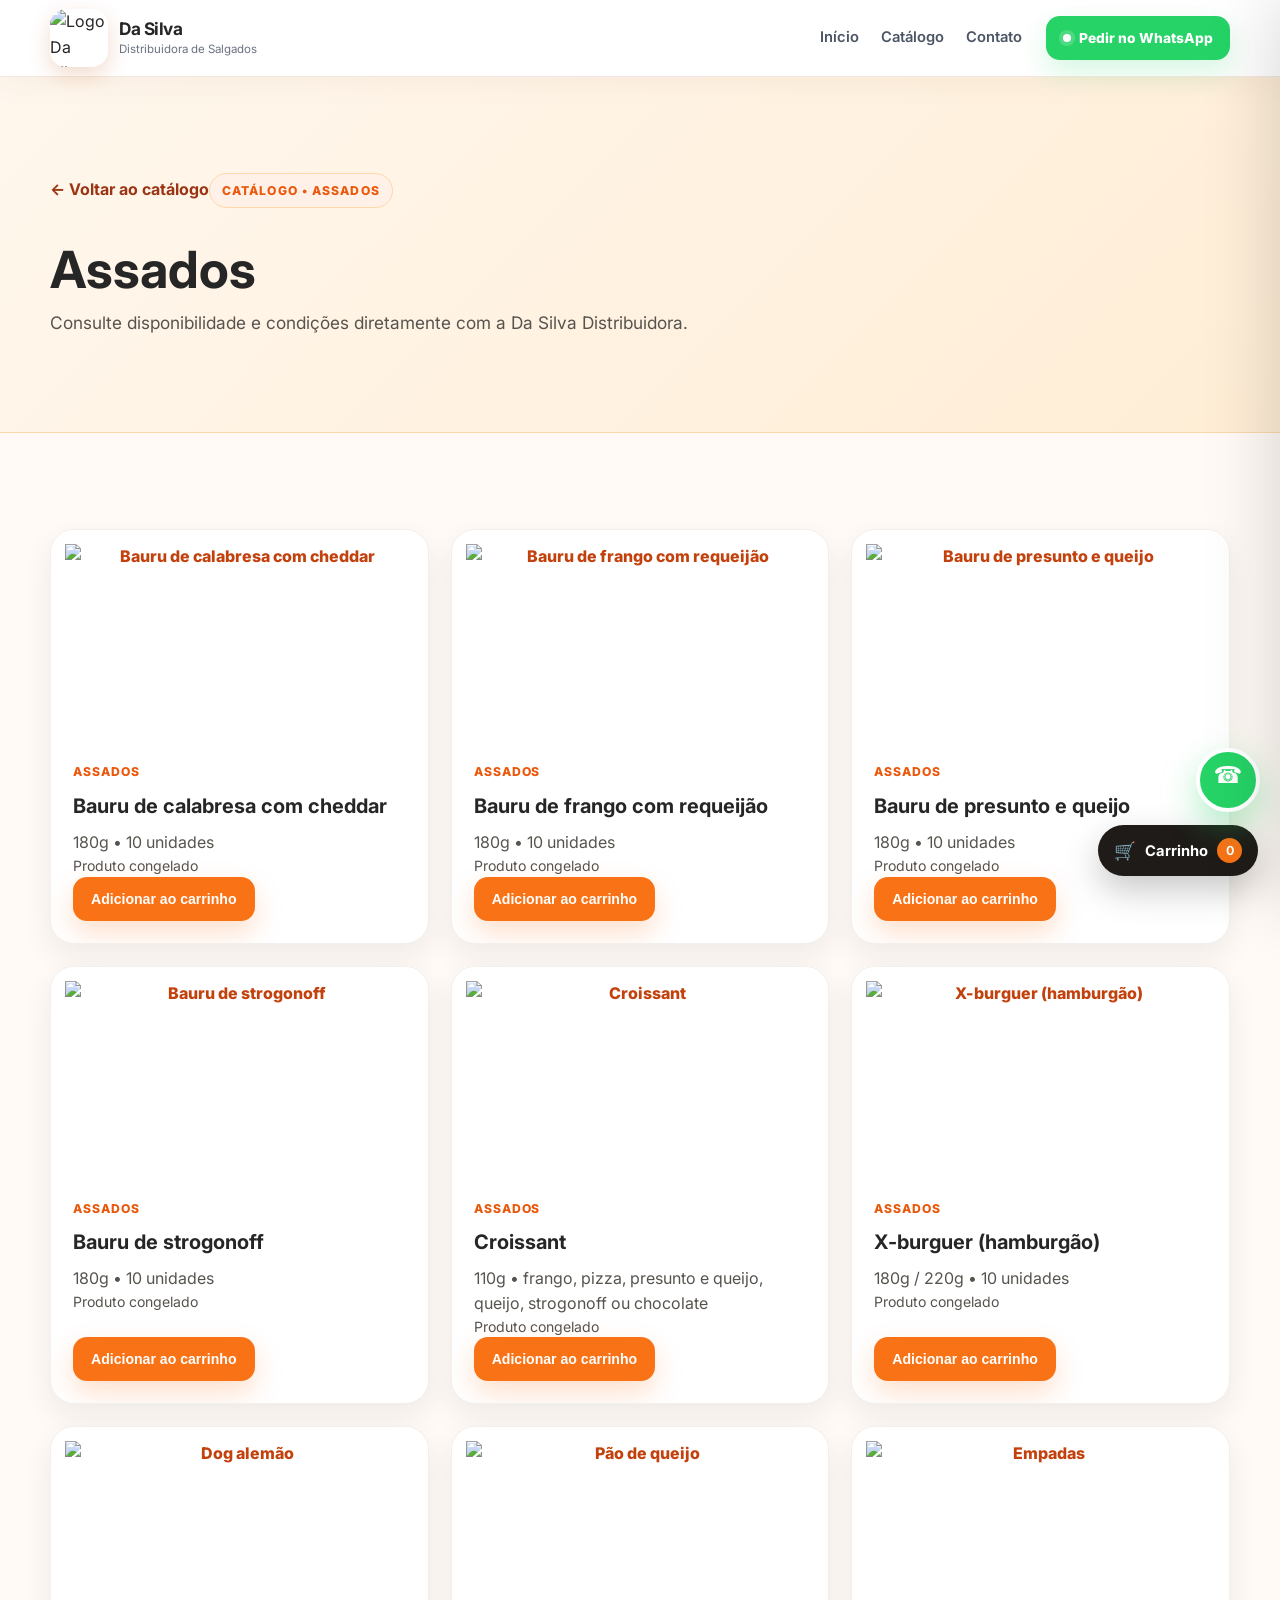
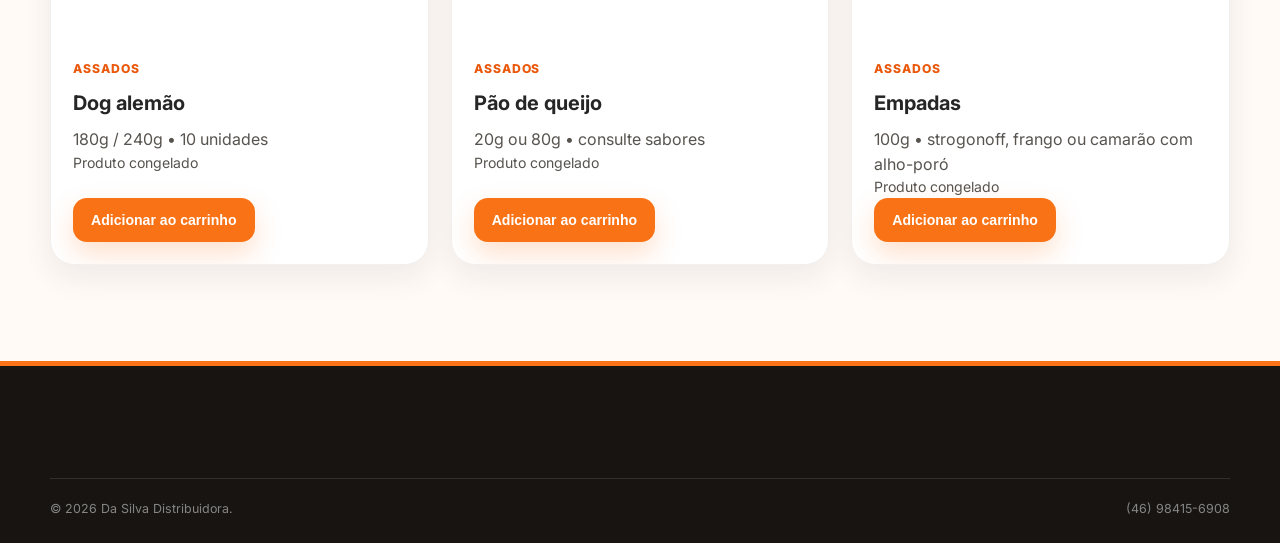
==== assados.html @ c75fdf1e "Add files via upload" ====
<!DOCTYPE html>

<html lang="pt-BR"><head><meta charset="utf-8"/><meta content="width=device-width,initial-scale=1" name="viewport"/><meta content="#f97316" name="theme-color"/><title>Assados | Da Silva Distribuidora</title><link href="https://fonts.googleapis.com" rel="preconnect"/><link crossorigin="" href="https://fonts.gstatic.com" rel="preconnect"/><link href="https://fonts.googleapis.com/css2?family=Inter:wght@400;500;600;700;800&amp;display=swap" rel="stylesheet"/><link href="styles.css" rel="stylesheet"/></head><body><header class="site-header"><div class="container nav-wrap"><a class="brand" href="index.html"><img alt="Logo Da Silva Distribuidora" class="brand-logo" src="assets/logo-da-silva.png"/><span class="brand-text"><strong>Da Silva</strong><small>Distribuidora de Salgados</small></span></a><nav class="main-nav catalog-nav"><a href="index.html">Início</a><a href="catalogo.html">Catálogo</a><a href="index.html#contato">Contato</a></nav><a class="btn btn-whatsapp nav-whatsapp" data-whatsapp="" href="#">Pedir no WhatsApp</a></div></header><main><section class="catalog-hero compact section-pad"><div class="container"><a class="back-link" href="catalogo.html">← Voltar ao catálogo</a><span class="eyebrow">Catálogo • Assados</span><h1>Assados</h1><p>Consulte disponibilidade e condições diretamente com a Da Silva Distribuidora.</p></div></section><section class="section-pad"><div class="container catalog-products"><article class="catalog-product reveal"><div class="catalog-photo has-image"><img alt="Bauru de calabresa com cheddar" loading="lazy" src="assets/produtos/bauru-calabresa-cheddar.png"/></div><div class="catalog-product-body"><span class="catalog-tag">Assados</span><h2>Bauru de calabresa com cheddar</h2><p>180g • 10 unidades</p><p class="catalog-type">Produto congelado</p><button class="btn btn-primary btn-small add-cart-btn" data-cart-add="" data-details="180g • 10 unidades" data-product="Bauru de calabresa com cheddar" type="button">Adicionar ao carrinho</button></div></article><article class="catalog-product reveal"><div class="catalog-photo has-image"><img alt="Bauru de frango com requeijão" loading="lazy" src="assets/produtos/bauru-frango-requeijao.png"/></div><div class="catalog-product-body"><span class="catalog-tag">Assados</span><h2>Bauru de frango com requeijão</h2><p>180g • 10 unidades</p><p class="catalog-type">Produto congelado</p><button class="btn btn-primary btn-small add-cart-btn" data-cart-add="" data-details="180g • 10 unidades" data-product="Bauru de frango com requeijão" type="button">Adicionar ao carrinho</button></div></article><article class="catalog-product reveal"><div class="catalog-photo has-image"><img alt="Bauru de presunto e queijo" loading="lazy" src="assets/produtos/bauru-presunto-queijo.png"/></div><div class="catalog-product-body"><span class="catalog-tag">Assados</span><h2>Bauru de presunto e queijo</h2><p>180g • 10 unidades</p><p class="catalog-type">Produto congelado</p><button class="btn btn-primary btn-small add-cart-btn" data-cart-add="" data-details="180g • 10 unidades" data-product="Bauru de presunto e queijo" type="button">Adicionar ao carrinho</button></div></article><article class="catalog-product reveal"><div class="catalog-photo has-image"><img alt="Bauru de strogonoff" loading="lazy" src="assets/produtos/bauru-strogonoff.png"/></div><div class="catalog-product-body"><span class="catalog-tag">Assados</span><h2>Bauru de strogonoff</h2><p>180g • 10 unidades</p><p class="catalog-type">Produto congelado</p><button class="btn btn-primary btn-small add-cart-btn" data-cart-add="" data-details="180g • 10 unidades" data-product="Bauru de strogonoff" type="button">Adicionar ao carrinho</button></div></article><article class="catalog-product reveal"><div class="catalog-photo has-image"><img alt="Croissant" loading="lazy" src="assets/produtos/croissant.png"/></div><div class="catalog-product-body"><span class="catalog-tag">Assados</span><h2>Croissant</h2><p>110g • frango, pizza, presunto e queijo, queijo, strogonoff ou chocolate</p><p class="catalog-type">Produto congelado</p><button class="btn btn-primary btn-small add-cart-btn" data-cart-add="" data-details="110g • frango, pizza, presunto e queijo, queijo, strogonoff ou chocolate" data-product="Croissant" type="button">Adicionar ao carrinho</button></div></article><article class="catalog-product reveal"><div class="catalog-photo has-image"><img alt="X-burguer (hamburgão)" loading="lazy" src="assets/produtos/x-burguer.png"/></div><div class="catalog-product-body"><span class="catalog-tag">Assados</span><h2>X-burguer (hamburgão)</h2><p>180g / 220g • 10 unidades</p><p class="catalog-type">Produto congelado</p><button class="btn btn-primary btn-small add-cart-btn" data-cart-add="" data-details="180g / 220g • 10 unidades" data-product="X-burguer (hamburgão)" type="button">Adicionar ao carrinho</button></div></article><article class="catalog-product reveal"><div class="catalog-photo has-image"><img alt="Dog alemão" loading="lazy" src="assets/produtos/dog-alemao.png"/></div><div class="catalog-product-body"><span class="catalog-tag">Assados</span><h2>Dog alemão</h2><p>180g / 240g • 10 unidades</p><p class="catalog-type">Produto congelado</p><button class="btn btn-primary btn-small add-cart-btn" data-cart-add="" data-details="180g / 240g • 10 unidades" data-product="Dog alemão" type="button">Adicionar ao carrinho</button></div></article><article class="catalog-product reveal"><div class="catalog-photo has-image"><img alt="Pão de queijo" loading="lazy" src="assets/produtos/pao-de-queijo.png"/></div><div class="catalog-product-body"><span class="catalog-tag">Assados</span><h2>Pão de queijo</h2><p>20g ou 80g • consulte sabores</p><p class="catalog-type">Produto congelado</p><button class="btn btn-primary btn-small add-cart-btn" data-cart-add="" data-details="20g ou 80g • consulte sabores" data-product="Pão de queijo" type="button">Adicionar ao carrinho</button></div></article><article class="catalog-product reveal"><div class="catalog-photo has-image"><img alt="Empadas" loading="lazy" src="assets/produtos/empadas.png"/></div><div class="catalog-product-body"><span class="catalog-tag">Assados</span><h2>Empadas</h2><p>100g • strogonoff, frango ou camarão com alho-poró</p><p class="catalog-type">Produto congelado</p><button class="btn btn-primary btn-small add-cart-btn" data-cart-add="" data-details="100g • strogonoff, frango ou camarão com alho-poró" data-product="Empadas" type="button">Adicionar ao carrinho</button></div></article></div></section></main><footer class="site-footer"><div class="container footer-bottom"><span>© <span id="year"></span> Da Silva Distribuidora.</span><span>(46) 98415-6908</span></div></footer><a aria-label="WhatsApp" class="floating-whatsapp" data-whatsapp="" href="#">WA</a><button aria-label="Abrir carrinho" class="cart-fab" id="cartFab" type="button"><span class="cart-icon">🛒</span><span>Carrinho</span><b id="cartCount">0</b></button><div class="cart-backdrop" id="cartBackdrop"></div><aside aria-hidden="true" class="cart-drawer" id="cartDrawer"><div class="cart-head"><div><small>Seu pedido</small><h2>Carrinho</h2></div><button aria-label="Fechar" class="cart-close" id="cartClose" type="button">×</button></div><div class="cart-items" id="cartItems"></div><div class="cart-empty" id="cartEmpty"><span>🛒</span><strong>Seu carrinho está vazio</strong><p>Adicione produtos do catálogo para montar seu pedido.</p><a class="btn btn-primary" href="catalogo.html">Ver catálogo</a></div><div class="cart-footer" id="cartFooter"><div class="cart-summary"><span>Total de unidades</span><strong id="cartTotal">0</strong></div><button class="btn btn-whatsapp cart-checkout" id="cartCheckout" type="button">Enviar pedido no WhatsApp</button><button class="cart-clear" id="cartClear" type="button">Limpar carrinho</button><small>Valores e disponibilidade serão confirmados pelo atendimento.</small></div></aside><script src="script.js"></script></body></html>
---- styles.css ----
:root {
  --orange: #f97316;
  --orange-dark: #ea580c;
  --orange-soft: #fff1e8;
  --orange-lighter: #fff8f3;
  --text: #262626;
  --muted: #6b7280;
  --white: #ffffff;
  --border: #f1e3da;
  --whatsapp: #25d366;
  --shadow: 0 18px 50px rgba(61, 31, 12, 0.08);
  --radius: 22px;
}

* { box-sizing: border-box; margin: 0; padding: 0; }
html { scroll-behavior: smooth; }
body {
  font-family: "Inter", system-ui, -apple-system, BlinkMacSystemFont, "Segoe UI", sans-serif;
  color: var(--text);
  background: var(--white);
  line-height: 1.6;
  overflow-x: hidden;
}
img { max-width: 100%; display: block; }
a { color: inherit; text-decoration: none; }
button, a { -webkit-tap-highlight-color: transparent; }

.container { width: min(1180px, calc(100% - 40px)); margin: 0 auto; }
.section-pad { padding: 96px 0; }

.site-header {
  position: sticky;
  top: 0;
  z-index: 1000;
  background: rgba(255, 255, 255, 0.93);
  border-bottom: 1px solid rgba(241, 227, 218, 0.8);
  backdrop-filter: blur(14px);
}
.nav-wrap { min-height: 76px; display: flex; align-items: center; gap: 24px; }
.brand { display: inline-flex; align-items: center; gap: 11px; flex-shrink: 0; }
.brand-mark {
  width: 44px; height: 44px; display: grid; place-items: center;
  border-radius: 14px; background: var(--orange); color: #fff;
  font-weight: 800; letter-spacing: -0.5px;
  box-shadow: 0 8px 22px rgba(249, 115, 22, 0.22);
}
.brand-text { display: flex; flex-direction: column; line-height: 1.15; }
.brand-text strong { font-size: 1rem; }
.brand-text small { font-size: .72rem; color: var(--muted); margin-top: 4px; }
.main-nav { display: flex; align-items: center; gap: 22px; margin-left: auto; }
.main-nav a { font-size: .92rem; color: #4b5563; font-weight: 600; transition: .2s ease; }
.main-nav a:hover { color: var(--orange); }
.menu-toggle { display: none; border: 0; background: transparent; margin-left: auto; width: 42px; height: 42px; }
.menu-toggle span { display: block; width: 24px; height: 2px; background: var(--text); margin: 5px auto; border-radius: 999px; }

.btn {
  display: inline-flex; align-items: center; justify-content: center; gap: 8px;
  min-height: 50px; padding: 0 22px; border-radius: 14px;
  font-weight: 800; font-size: .94rem; border: 1px solid transparent;
  transition: transform .2s ease, box-shadow .2s ease, background .2s ease;
}
.btn:hover { transform: translateY(-2px); }
.btn-primary { background: var(--orange); color: #fff; box-shadow: 0 12px 28px rgba(249, 115, 22, .22); }
.btn-primary:hover { background: var(--orange-dark); }
.btn-secondary { background: #fff; border-color: var(--border); color: var(--text); }
.btn-secondary:hover { border-color: #fdba74; }
.btn-whatsapp { background: var(--whatsapp); color: #fff; box-shadow: 0 12px 28px rgba(37, 211, 102, .19); }
.btn-small { min-height: 44px; padding: 0 18px; font-size: .88rem; }
.btn-large { min-height: 58px; padding: 0 28px; }
.nav-whatsapp { min-height: 44px; padding: 0 16px; font-size: .86rem; }

.hero { background: linear-gradient(135deg, #fff 0%, #fff8f3 55%, #ffeddc 100%); padding-top: 82px; }
.hero-grid { display: grid; grid-template-columns: 1.02fr .98fr; gap: 58px; align-items: center; }
.eyebrow {
  display: inline-flex; align-items: center; gap: 8px; margin-bottom: 16px;
  color: var(--orange-dark); background: var(--orange-soft); border: 1px solid #fed7aa;
  border-radius: 999px; padding: 7px 12px; font-size: .76rem; text-transform: uppercase;
  letter-spacing: .09em; font-weight: 800;
}
.eyebrow-light { color: #fff; background: rgba(255,255,255,.14); border-color: rgba(255,255,255,.2); }
.hero h1 { font-size: clamp(2.6rem, 6vw, 5.4rem); line-height: .97; letter-spacing: -0.06em; max-width: 760px; }
.hero p { margin-top: 24px; font-size: 1.08rem; color: #565656; max-width: 660px; }
.hero-actions { display: flex; gap: 12px; margin-top: 30px; flex-wrap: wrap; }
.trust-row { display: flex; gap: 20px; flex-wrap: wrap; margin-top: 28px; color: #5b5b5b; font-size: .9rem; font-weight: 600; }
.hero-image-placeholder {
  min-height: 540px; border-radius: 32px; padding: 24px; display: grid; place-items: center;
  background:
    radial-gradient(circle at 20% 20%, rgba(249,115,22,.25), transparent 35%),
    linear-gradient(145deg, #fff4ea 0%, #ffd6b8 100%);
  border: 2px dashed #f6a96f; box-shadow: var(--shadow); position: relative; overflow: hidden;
}
.hero-image-placeholder::after {
  content: ""; position: absolute; width: 220px; height: 220px; border-radius: 50%;
  background: rgba(255,255,255,.25); right: -70px; bottom: -70px;
}
.placeholder-content { text-align: center; max-width: 330px; color: #9a4c15; }
.placeholder-icon { font-size: 2.2rem; display: block; margin-bottom: 12px; }
.placeholder-content strong { display: block; font-size: 1.15rem; margin-bottom: 6px; }
.placeholder-content small { display: block; color: #a15a28; }

.section-heading { max-width: 760px; margin-bottom: 46px; }
.section-heading h2 { font-size: clamp(2rem, 4vw, 3.6rem); line-height: 1.06; letter-spacing: -0.045em; }
.section-heading > p { color: var(--muted); margin-top: 17px; font-size: 1rem; }
.heading-row { max-width: none; display: flex; justify-content: space-between; gap: 34px; align-items: end; }
.heading-row > div { max-width: 700px; }
.heading-row > p { max-width: 370px; }

.about { background: #fff; }
.features-grid { display: grid; grid-template-columns: repeat(4, 1fr); gap: 18px; }
.feature-card {
  background: #fff; border: 1px solid var(--border); border-radius: var(--radius); padding: 28px;
  box-shadow: 0 12px 34px rgba(61,31,12,.04); transition: .25s ease;
}
.feature-card:hover { transform: translateY(-5px); box-shadow: var(--shadow); border-color: #fed7aa; }
.feature-icon { width: 46px; height: 46px; border-radius: 14px; display: grid; place-items: center; background: var(--orange-soft); color: var(--orange-dark); font-weight: 900; margin-bottom: 20px; }
.feature-card h3 { font-size: 1.02rem; margin-bottom: 9px; }
.feature-card p { color: var(--muted); font-size: .92rem; }

.products { background: var(--orange-lighter); }
.product-grid { display: grid; grid-template-columns: repeat(3, 1fr); gap: 22px; }
.product-card {
  background: #fff; border: 1px solid var(--border); border-radius: var(--radius); overflow: hidden;
  box-shadow: 0 12px 40px rgba(85, 41, 9, .05); transition: transform .25s ease, box-shadow .25s ease;
}
.product-card:hover { transform: translateY(-7px); box-shadow: var(--shadow); }
.product-photo, .popular-image { aspect-ratio: 4/3; }
.placeholder-photo {
  display: grid; place-items: center; text-align: center; padding: 20px;
  color: #9a4c15; font-weight: 800; background:
  linear-gradient(135deg, #ffe8d6 0%, #fff7f0 45%, #ffd8ba 100%);
  border-bottom: 1px dashed #f2b483;
}
.placeholder-photo small { font-weight: 600; opacity: .75; }
.product-body { padding: 24px; }
.product-body h3 { font-size: 1.12rem; margin-bottom: 9px; }
.product-body p { color: var(--muted); font-size: .92rem; min-height: 66px; }
.product-link { display: inline-flex; margin-top: 18px; color: var(--orange-dark); font-weight: 800; font-size: .92rem; }

.popular-grid { display: grid; grid-template-columns: repeat(3, 1fr); gap: 22px; }
.popular-card { border-radius: var(--radius); overflow: hidden; background: #fff; border: 1px solid var(--border); box-shadow: 0 14px 40px rgba(85,41,9,.06); }
.popular-info { padding: 24px; }
.tag { display: inline-flex; background: #fff1e8; color: var(--orange-dark); border-radius: 999px; padding: 5px 9px; font-size: .7rem; font-weight: 800; margin-bottom: 14px; text-transform: uppercase; letter-spacing: .07em; }
.popular-info h3 { margin-bottom: 7px; }
.popular-info p { color: var(--muted); font-size: .91rem; margin-bottom: 18px; min-height: 58px; }

.moments { padding-top: 20px; }
.moments-box {
  background: linear-gradient(135deg, #f97316, #ea580c); color: #fff; border-radius: 34px;
  padding: 54px; display: grid; grid-template-columns: 1.08fr .92fr; gap: 40px; align-items: center;
  box-shadow: 0 25px 70px rgba(234,88,12,.23);
}
.moments-copy h2 { font-size: clamp(2rem, 4vw, 3.4rem); line-height: 1.05; letter-spacing: -0.04em; }
.moments-copy p { margin-top: 17px; color: rgba(255,255,255,.84); max-width: 650px; }
.moment-tags { display: grid; grid-template-columns: 1fr 1fr; gap: 12px; }
.moment-tags span { padding: 15px 16px; background: rgba(255,255,255,.13); border: 1px solid rgba(255,255,255,.18); border-radius: 14px; font-weight: 700; }

.testimonials { background: #fff; }
.testimonials-grid { display: grid; grid-template-columns: repeat(3, 1fr); gap: 22px; }
.testimonial-card { border: 1px solid var(--border); border-radius: var(--radius); padding: 28px; background: #fff; box-shadow: 0 12px 35px rgba(61,31,12,.04); }
.example-label { display: inline-flex; padding: 5px 9px; border-radius: 999px; background: #f3f4f6; color: #6b7280; font-size: .7rem; font-weight: 800; margin-bottom: 18px; text-transform: uppercase; }
.testimonial-card p { font-size: 1rem; font-weight: 600; }
.testimonial-card footer { margin-top: 18px; color: var(--muted); font-size: .84rem; }

.cta-section { background: var(--orange-lighter); }
.cta-card {
  background: #242424; color: #fff; border-radius: 30px; padding: 52px;
  display: flex; align-items: center; justify-content: space-between; gap: 36px;
}
.cta-card h2 { font-size: clamp(2rem, 4vw, 3.6rem); line-height: 1; letter-spacing: -0.05em; }
.cta-card p { color: #d4d4d4; margin-top: 14px; max-width: 700px; }

.location-grid { display: grid; grid-template-columns: .95fr 1.05fr; gap: 48px; align-items: stretch; }
.location-info h2 { font-size: clamp(2rem, 4vw, 3.2rem); line-height: 1.05; letter-spacing: -0.04em; }
.location-info > p { color: var(--muted); margin-top: 16px; }
.contact-list { margin-top: 30px; border-top: 1px solid var(--border); }
.contact-list div { display: grid; grid-template-columns: 135px 1fr; gap: 16px; padding: 16px 0; border-bottom: 1px solid var(--border); }
.contact-list strong { font-size: .9rem; }
.contact-list span { color: var(--muted); font-size: .9rem; }
.location-actions { display: flex; gap: 12px; margin-top: 24px; flex-wrap: wrap; }
.map-placeholder { min-height: 430px; border-radius: 28px; display: grid; place-items: center; align-content: center; gap: 7px; text-align: center; background: #f6f6f6; border: 2px dashed #d4d4d4; color: #737373; }
.map-placeholder span { font-weight: 800; }
.map-placeholder small { color: #a3a3a3; }

.site-footer { background: #181818; color: #fff; padding: 64px 0 24px; }
.footer-grid { display: grid; grid-template-columns: 1.5fr .7fr .9fr; gap: 50px; }
.footer-brand .brand-text small { color: #a3a3a3; }
.footer-grid p { color: #bdbdbd; margin-top: 18px; max-width: 460px; }
.footer-grid h3 { font-size: .95rem; margin-bottom: 14px; }
.footer-grid > div:not(:first-child) { display: flex; flex-direction: column; gap: 10px; }
.footer-grid a, .footer-grid span { color: #bdbdbd; font-size: .88rem; }
.footer-grid a:hover { color: #fff; }
.footer-bottom { margin-top: 48px; padding-top: 20px; border-top: 1px solid #2f2f2f; display: flex; justify-content: space-between; gap: 18px; color: #858585; font-size: .78rem; }

.floating-whatsapp {
  position: fixed; right: 20px; bottom: 20px; width: 58px; height: 58px; display: grid; place-items: center;
  border-radius: 50%; background: var(--whatsapp); color: #fff; font-weight: 900; box-shadow: 0 14px 35px rgba(37,211,102,.35); z-index: 1100;
  transition: transform .2s ease;
}
.floating-whatsapp:hover { transform: scale(1.06); }

.reveal { opacity: 0; transform: translateY(20px); transition: opacity .65s ease, transform .65s ease; }
.reveal.visible { opacity: 1; transform: translateY(0); }

@media (max-width: 1080px) {
  .main-nav { display: none; position: absolute; left: 20px; right: 20px; top: 70px; background: #fff; border: 1px solid var(--border); border-radius: 18px; box-shadow: var(--shadow); padding: 14px; flex-direction: column; align-items: stretch; gap: 4px; }
  .main-nav.open { display: flex; }
  .main-nav a { padding: 11px 12px; border-radius: 10px; }
  .main-nav a:hover { background: var(--orange-soft); }
  .menu-toggle { display: block; }
  .nav-whatsapp { display: none; }
  .hero-grid { grid-template-columns: 1fr; }
  .hero-image-placeholder { min-height: 440px; }
  .features-grid { grid-template-columns: repeat(2, 1fr); }
  .product-grid, .popular-grid { grid-template-columns: repeat(2, 1fr); }
  .moments-box, .location-grid { grid-template-columns: 1fr; }
  .testimonials-grid { grid-template-columns: 1fr 1fr; }
}

@media (max-width: 760px) {
  .container { width: min(100% - 28px, 1180px); }
  .section-pad { padding: 72px 0; }
  .hero { padding-top: 58px; }
  .hero h1 { font-size: clamp(2.45rem, 13vw, 4.3rem); }
  .hero-image-placeholder { min-height: 350px; border-radius: 24px; }
  .trust-row { flex-direction: column; gap: 7px; }
  .heading-row { display: block; }
  .heading-row > p { margin-top: 16px; }
  .features-grid, .product-grid, .popular-grid, .testimonials-grid { grid-template-columns: 1fr; }
  .moments-box { padding: 34px 24px; border-radius: 24px; }
  .moment-tags { grid-template-columns: 1fr; }
  .cta-card { padding: 36px 24px; flex-direction: column; align-items: flex-start; border-radius: 24px; }
  .cta-card .btn { width: 100%; }
  .contact-list div { grid-template-columns: 1fr; gap: 4px; }
  .footer-grid { grid-template-columns: 1fr; gap: 32px; }
  .footer-bottom { flex-direction: column; }
  .location-actions .btn { width: 100%; }
}

@media (prefers-reduced-motion: reduce) {
  html { scroll-behavior: auto; }
  *, *::before, *::after { transition: none !important; animation: none !important; }
  .reveal { opacity: 1; transform: none; }
}

/* ===== IDENTIDADE VISUAL 2.0 — DA SILVA ===== */
:root { --orange-deep:#c94b05; --cream:#fffaf5; --ink:#1f1b18; }
body { background: var(--cream); }
.site-header { box-shadow: 0 8px 30px rgba(72,37,14,.04); }
.brand-mark { position:relative; border-radius: 50% 50% 50% 18%; transform:rotate(-5deg); background:linear-gradient(145deg,#ff8a22,#e95508); }
.brand-mark::after { content:""; position:absolute; inset:5px; border:1px solid rgba(255,255,255,.45); border-radius:inherit; }
.brand-mark { font-size:.82rem; }
.brand-text strong { font-size:1.08rem; letter-spacing:-.025em; }
.main-nav a { position:relative; }
.main-nav a::after { content:""; position:absolute; left:0; right:100%; bottom:-7px; height:2px; border-radius:9px; background:var(--orange); transition:.25s ease; }
.main-nav a:hover::after { right:0; }

.hero { position:relative; isolation:isolate; overflow:hidden; min-height:720px; display:flex; align-items:center; background:linear-gradient(115deg,#fff 0%,#fffaf5 47%,#fff0e3 100%); }
.hero::before { content:""; position:absolute; width:540px; height:540px; border:90px solid rgba(249,115,22,.06); border-radius:50%; right:-180px; top:-160px; z-index:-1; }
.hero::after { content:"DA SILVA"; position:absolute; left:-25px; bottom:-55px; font-weight:900; font-size:clamp(7rem,16vw,14rem); letter-spacing:-.08em; color:rgba(249,115,22,.035); z-index:-1; white-space:nowrap; }
.hero-copy { position:relative; z-index:2; }
.hero h1 em { color:var(--orange); font-style:normal; position:relative; }
.hero h1 em::after { content:""; position:absolute; height:9px; left:2%; right:2%; bottom:-3px; border-radius:100%; background:rgba(249,115,22,.16); transform:rotate(-2deg); }
.hero-kicker { display:flex; align-items:center; gap:10px; color:#8c4b20; font-size:.82rem; font-weight:800; margin-bottom:16px; }
.hero-kicker::before { content:""; width:28px; height:2px; background:var(--orange); }
.hero-image-placeholder { border:none; min-height:560px; border-radius:42px 42px 42px 120px; background:linear-gradient(145deg,#ff8b2c,#e95a0a); box-shadow:0 32px 80px rgba(181,75,8,.25); overflow:visible; transform:rotate(1.5deg); }
.hero-image-placeholder::before { content:"FOTO\A PRINCIPAL"; white-space:pre; position:absolute; inset:20px; display:grid; place-items:center; border:1.5px dashed rgba(255,255,255,.52); border-radius:30px 30px 30px 102px; color:rgba(255,255,255,.23); font-size:clamp(3.2rem,6vw,5.5rem); line-height:.85; font-weight:900; letter-spacing:-.07em; text-align:center; }
.hero-image-placeholder::after { content:"100% sabor"; width:auto; height:auto; right:-20px; bottom:42px; background:#fff; color:var(--orange-dark); border-radius:18px; padding:15px 20px; font-size:.85rem; font-weight:900; box-shadow:0 15px 35px rgba(72,37,14,.15); transform:rotate(-4deg); }
.hero-image-placeholder .placeholder-content { z-index:2; color:#fff; background:rgba(118,42,0,.15); backdrop-filter:blur(7px); padding:22px; border-radius:20px; max-width:285px; transform:rotate(-1.5deg); }
.hero-image-placeholder .placeholder-content small { color:rgba(255,255,255,.8); }
.trust-row span { background:#fff; padding:9px 12px; border:1px solid var(--border); border-radius:12px; box-shadow:0 6px 20px rgba(61,31,12,.04); }

.about { background:#fff; position:relative; }
.about .section-heading { text-align:center; margin-left:auto; margin-right:auto; }
.features-grid { gap:16px; }
.feature-card { position:relative; overflow:hidden; border:none; background:linear-gradient(180deg,#fff,#fffaf6); padding:30px; box-shadow:0 14px 45px rgba(73,37,13,.07); }
.feature-card::before { content:""; position:absolute; width:70px; height:70px; right:-28px; top:-28px; background:var(--orange-soft); border-radius:50%; }
.feature-card:hover { transform:translateY(-7px); }
.feature-icon { width:52px!important; height:52px!important; border-radius:16px!important; background:linear-gradient(145deg,#ff8a22,#f05d08)!important; color:#fff!important; box-shadow:0 10px 24px rgba(249,115,22,.2); }

.products { position:relative; background:#fff7ef; }
.products::before { content:""; position:absolute; inset:0; opacity:.28; background-image:radial-gradient(#f6b27e 1px,transparent 1px); background-size:22px 22px; pointer-events:none; }
.products .container { position:relative; }
.product-card { border:0; border-radius:26px; box-shadow:0 15px 45px rgba(93,45,12,.08); }
.product-card:nth-child(2), .product-card:nth-child(5) { transform:translateY(18px); }
.product-card:nth-child(2):hover, .product-card:nth-child(5):hover { transform:translateY(10px); }
.product-photo { aspect-ratio:1.35; position:relative; }
.placeholder-photo { background:linear-gradient(135deg,#ffd9bc,#fff4e9 50%,#ffc99f); border:0; overflow:hidden; }
.placeholder-photo::before { content:""; position:absolute; width:180px; height:180px; border:45px solid rgba(255,255,255,.38); border-radius:50%; top:-70px; right:-55px; }
.placeholder-photo span { position:relative; z-index:2; background:rgba(255,255,255,.76); backdrop-filter:blur(6px); padding:12px 15px; border-radius:14px; }
.product-body { position:relative; }
.product-body::before { content:""; position:absolute; top:0; left:24px; width:42px; height:4px; background:var(--orange); border-radius:9px; }
.product-link { padding:9px 12px; margin-left:-12px; border-radius:10px; transition:.2s; }
.product-link:hover { background:var(--orange-soft); }

.popular { background:#1f1b18; color:#fff; position:relative; overflow:hidden; }
.popular::after { content:"TOP"; position:absolute; right:-30px; top:-90px; font-size:20rem; font-weight:900; color:rgba(255,255,255,.025); line-height:1; }
.popular .section-heading p { color:#aaa29c; }
.popular .eyebrow { background:rgba(249,115,22,.12); border-color:rgba(249,115,22,.3); }
.popular-card { position:relative; border:1px solid #3c342e; background:#29231f; box-shadow:none; transition:.25s ease; }
.popular-card:hover { transform:translateY(-7px); border-color:#6b4933; }
.popular-info p { color:#bdb5ae; }
.popular-info h3 { color:#fff; }
.popular-card .placeholder-photo { background:linear-gradient(135deg,#6b3517,#d45b13); color:#fff; }
.popular-card .placeholder-photo span { background:rgba(28,18,12,.3); }
.tag { background:var(--orange); color:#fff; }

.moments { background:#fff; }
.moments-box { position:relative; overflow:hidden; background:linear-gradient(125deg,#f87518,#dd4f05); }
.moments-box::after { content:"DS"; position:absolute; right:-10px; bottom:-85px; font-size:16rem; font-weight:900; color:rgba(255,255,255,.07); line-height:1; }
.moment-tags { position:relative; z-index:2; }
.moment-tags span { transition:.2s ease; backdrop-filter:blur(4px); }
.moment-tags span:hover { background:#fff; color:var(--orange-dark); transform:translateY(-3px); }

.testimonials { background:#fffaf5; }
.testimonial-card { position:relative; border:0; box-shadow:0 14px 45px rgba(73,37,13,.06); }
.testimonial-card::before { content:"“"; position:absolute; right:22px; top:8px; font-size:5rem; line-height:1; color:#ffe1cb; font-family:Georgia,serif; }

.cta-section { background:#fff; }
.cta-card { position:relative; overflow:hidden; background:linear-gradient(120deg,#211c18,#33261e); box-shadow:0 24px 70px rgba(38,25,16,.18); }
.cta-card::before { content:""; position:absolute; width:330px; height:330px; border:65px solid rgba(249,115,22,.13); border-radius:50%; right:170px; top:-170px; }
.cta-card > * { position:relative; z-index:2; }
.btn-whatsapp { position:relative; overflow:hidden; }
.btn-whatsapp::before { content:""; width:8px; height:8px; border-radius:50%; background:#fff; box-shadow:0 0 0 4px rgba(255,255,255,.18); }

.location { background:#fffaf5; }
.location-info { background:#fff; padding:42px; border-radius:28px; box-shadow:0 16px 50px rgba(74,38,14,.06); }
.map-placeholder { position:relative; background:linear-gradient(135deg,#f3e8df,#fff); border:1px solid #ead9cc; overflow:hidden; }
.map-placeholder::before { content:""; position:absolute; inset:0; opacity:.35; background-image:linear-gradient(35deg,transparent 45%,#d7c2b2 46%,#d7c2b2 48%,transparent 49%),linear-gradient(-35deg,transparent 45%,#e0cdbf 46%,#e0cdbf 48%,transparent 49%); background-size:90px 90px; }
.map-placeholder span,.map-placeholder small { position:relative; z-index:2; background:#fff; padding:7px 12px; border-radius:10px; }

.site-footer { background:#171411; border-top:5px solid var(--orange); }
.floating-whatsapp { width:64px; height:64px; font-size:0; border:4px solid #fff; }
.floating-whatsapp::before { content:"☎"; font-size:1.45rem; }
.floating-whatsapp::after { content:"Peça aqui"; position:absolute; right:70px; white-space:nowrap; background:#1e1e1e; color:#fff; font-size:.75rem; padding:7px 10px; border-radius:8px; opacity:0; transform:translateX(8px); transition:.2s; }
.floating-whatsapp:hover::after { opacity:1; transform:none; }

@media (max-width:1080px){
 .hero { min-height:auto; }
 .hero-image-placeholder { transform:none; min-height:460px; border-radius:32px 32px 32px 90px; }
 .product-card:nth-child(2),.product-card:nth-child(5){transform:none}
 .product-card:nth-child(2):hover,.product-card:nth-child(5):hover{transform:translateY(-7px)}
}
@media (max-width:760px){
 .hero::after{display:none}
 .hero-image-placeholder{min-height:380px;border-radius:28px 28px 28px 65px}
 .hero-image-placeholder::before{font-size:3.4rem}
 .hero-image-placeholder::after{right:10px;bottom:22px}
 .location-info{padding:28px 22px}
 .floating-whatsapp::after{display:none}
}

/* Catálogo */
.catalog-hero{background:linear-gradient(135deg,#fff7ed,#ffedd5);border-bottom:1px solid #fed7aa}.catalog-hero h1{max-width:850px;font-size:clamp(2.4rem,5vw,4.8rem);line-height:1.02;margin:14px 0}.catalog-hero p{max-width:700px;font-size:1.08rem;color:#57534e}.catalog-hero.compact h1{font-size:clamp(2.2rem,4vw,3.8rem)}.back-link{display:inline-block;margin-bottom:26px;color:#9a3412;font-weight:700}.catalog-categories{display:grid;grid-template-columns:repeat(3,1fr);gap:20px}.catalog-category{display:flex;gap:20px;padding:28px;border:1px solid #fed7aa;border-radius:24px;background:#fff;box-shadow:0 12px 30px rgba(124,45,18,.07);transition:.25s}.catalog-category:hover{transform:translateY(-5px);box-shadow:0 18px 38px rgba(124,45,18,.13)}.catalog-category h2{color:#292524;margin:0 0 8px}.catalog-category p{color:#78716c;margin:0 0 16px}.catalog-category span{color:#ea580c;font-weight:800}.catalog-icon{width:54px;height:54px;display:grid;place-items:center;flex:0 0 54px;border-radius:17px;background:#fff7ed;color:#ea580c;font-weight:800}.catalog-products{display:grid;grid-template-columns:repeat(3,1fr);gap:22px}.catalog-product{overflow:hidden;border:1px solid #f1f0ee;border-radius:24px;background:#fff;box-shadow:0 12px 30px rgba(28,25,23,.07);transition:.25s}.catalog-product:hover{transform:translateY(-5px)}.catalog-photo{height:210px;display:grid;place-items:center;text-align:center;background:linear-gradient(135deg,#fff7ed,#ffedd5);color:#c2410c;font-weight:800}.catalog-photo small{font-weight:500;color:#9a3412}.catalog-product-body{padding:22px}.catalog-product-body h2{font-size:1.25rem;margin:8px 0}.catalog-product-body p{color:#57534e;line-height:1.55}.catalog-tag{font-size:.76rem;font-weight:800;text-transform:uppercase;letter-spacing:.08em;color:#ea580c}.catalog-type{font-size:.88rem}.catalog-nav{display:flex}.site-footer{margin-top:0}@media(max-width:900px){.catalog-categories,.catalog-products{grid-template-columns:repeat(2,1fr)}}@media(max-width:620px){.catalog-categories,.catalog-products{grid-template-columns:1fr}.catalog-nav{display:none}.catalog-photo{height:180px}.catalog-hero h1{font-size:2.5rem}}

/* Logo oficial Da Silva */
.brand-logo{width:58px;height:58px;object-fit:cover;border-radius:16px;box-shadow:0 8px 22px rgba(190,75,0,.20);flex:0 0 auto}
.footer-brand .brand-logo{width:68px;height:68px;border-radius:18px}
@media(max-width:680px){.brand-logo{width:48px;height:48px;border-radius:13px}.footer-brand .brand-logo{width:58px;height:58px}}

/* Imagens reais extraídas do catálogo fornecido */
.catalog-photo.has-image,.product-photo.has-image,.popular-image.has-image{display:flex;align-items:center;justify-content:center;overflow:hidden;background:linear-gradient(145deg,#fff8f1,#fff);}
.catalog-photo.has-image img,.product-photo.has-image img,.popular-image.has-image img{width:100%;height:100%;object-fit:contain;padding:14px;transition:transform .35s ease;}
.catalog-product:hover .catalog-photo img,.product-card:hover .product-photo img,.popular-card:hover .popular-image img{transform:scale(1.05);}
.hero-product-image{display:flex;align-items:center;justify-content:center;overflow:hidden;background:radial-gradient(circle at 50% 50%,#fff7ed 0,#ffedd5 50%,#fed7aa 100%);}
.hero-product-image img{width:92%;height:92%;object-fit:contain;filter:drop-shadow(0 24px 28px rgba(124,45,18,.18));}

/* ===== Carrinho e acabamento final ===== */
.cart-fab{position:fixed;right:22px;bottom:24px;z-index:1002;border:0;background:#1f1b18;color:#fff;border-radius:999px;padding:13px 16px;display:flex;align-items:center;gap:9px;font:700 .92rem Inter,sans-serif;box-shadow:0 14px 35px rgba(0,0,0,.22);cursor:pointer;transition:.2s}.cart-fab:hover{transform:translateY(-3px)}.cart-fab b{min-width:25px;height:25px;padding:0 6px;border-radius:99px;background:var(--orange,#f97316);display:grid;place-items:center;font-size:.78rem}.cart-icon{font-size:1.1rem}.floating-whatsapp{bottom:88px}.cart-backdrop{position:fixed;inset:0;background:rgba(23,20,17,.48);backdrop-filter:blur(3px);z-index:1100;opacity:0;pointer-events:none;transition:.25s}.cart-backdrop.open{opacity:1;pointer-events:auto}.cart-drawer{position:fixed;top:0;right:0;width:min(440px,100%);height:100dvh;background:#fff;z-index:1101;transform:translateX(105%);transition:.3s ease;display:flex;flex-direction:column;box-shadow:-25px 0 70px rgba(0,0,0,.16)}.cart-drawer.open{transform:none}.cart-head{padding:24px 24px 18px;border-bottom:1px solid #eee;display:flex;align-items:center;justify-content:space-between}.cart-head small{text-transform:uppercase;letter-spacing:.12em;color:#ea580c;font-weight:800}.cart-head h2{margin:2px 0 0;font-size:1.65rem}.cart-close{width:42px;height:42px;border-radius:50%;border:1px solid #eee;background:#fff;font-size:1.7rem;cursor:pointer}.cart-items{padding:12px 20px;overflow:auto;flex:1}.cart-item{padding:16px 0;border-bottom:1px solid #eee}.cart-item-top{display:flex;justify-content:space-between;gap:12px}.cart-item h3{font-size:1rem;margin:0 0 5px}.cart-item p{font-size:.82rem;color:#78716c;margin:0;line-height:1.4}.cart-remove{border:0;background:none;color:#a8a29e;cursor:pointer;font-size:1.1rem}.cart-controls{display:flex;align-items:center;justify-content:space-between;margin-top:12px}.qty-control{display:flex;align-items:center;border:1px solid #e7e5e4;border-radius:12px;overflow:hidden}.qty-control button{width:36px;height:34px;border:0;background:#fafaf9;font-size:1.15rem;cursor:pointer}.qty-control span{min-width:36px;text-align:center;font-weight:800}.cart-note{margin-top:10px;width:100%;border:1px solid #e7e5e4;border-radius:10px;padding:9px 10px;font:inherit;font-size:.82rem}.cart-footer{padding:18px 22px 22px;border-top:1px solid #eee;background:#fff}.cart-summary{display:flex;justify-content:space-between;margin-bottom:14px}.cart-summary strong{font-size:1.2rem}.cart-checkout{width:100%;justify-content:center}.cart-clear{width:100%;border:0;background:none;color:#78716c;padding:10px;cursor:pointer}.cart-footer small{display:block;text-align:center;color:#a8a29e;line-height:1.35}.cart-empty{display:none;flex:1;padding:55px 28px;text-align:center;align-items:center;justify-content:center;flex-direction:column}.cart-empty span{font-size:2.5rem}.cart-empty strong{margin-top:12px;font-size:1.1rem}.cart-empty p{color:#78716c;max-width:280px}.cart-drawer.is-empty .cart-empty{display:flex}.cart-drawer.is-empty .cart-items,.cart-drawer.is-empty .cart-footer{display:none}.add-cart-btn{cursor:pointer;border:0}.add-cart-btn.added{background:#15803d}.catalog-product-body{display:flex;flex-direction:column;height:calc(100% - 210px)}.catalog-product-body .add-cart-btn{margin-top:auto;align-self:flex-start}.catalog-product{height:100%}.site-footer .footer-bottom{gap:16px;flex-wrap:wrap}.site-footer a{color:inherit}.catalog-photo img{background:#fff}.btn:focus-visible,.cart-fab:focus-visible,.cart-close:focus-visible{outline:3px solid rgba(249,115,22,.35);outline-offset:3px}
@media(max-width:620px){.cart-fab{right:14px;bottom:14px}.floating-whatsapp{right:14px;bottom:76px}.cart-drawer{width:100%}.cart-head{padding:20px}.cart-items{padding:8px 18px}.catalog-product-body{height:auto}.catalog-product-body .add-cart-btn{width:100%;justify-content:center}}
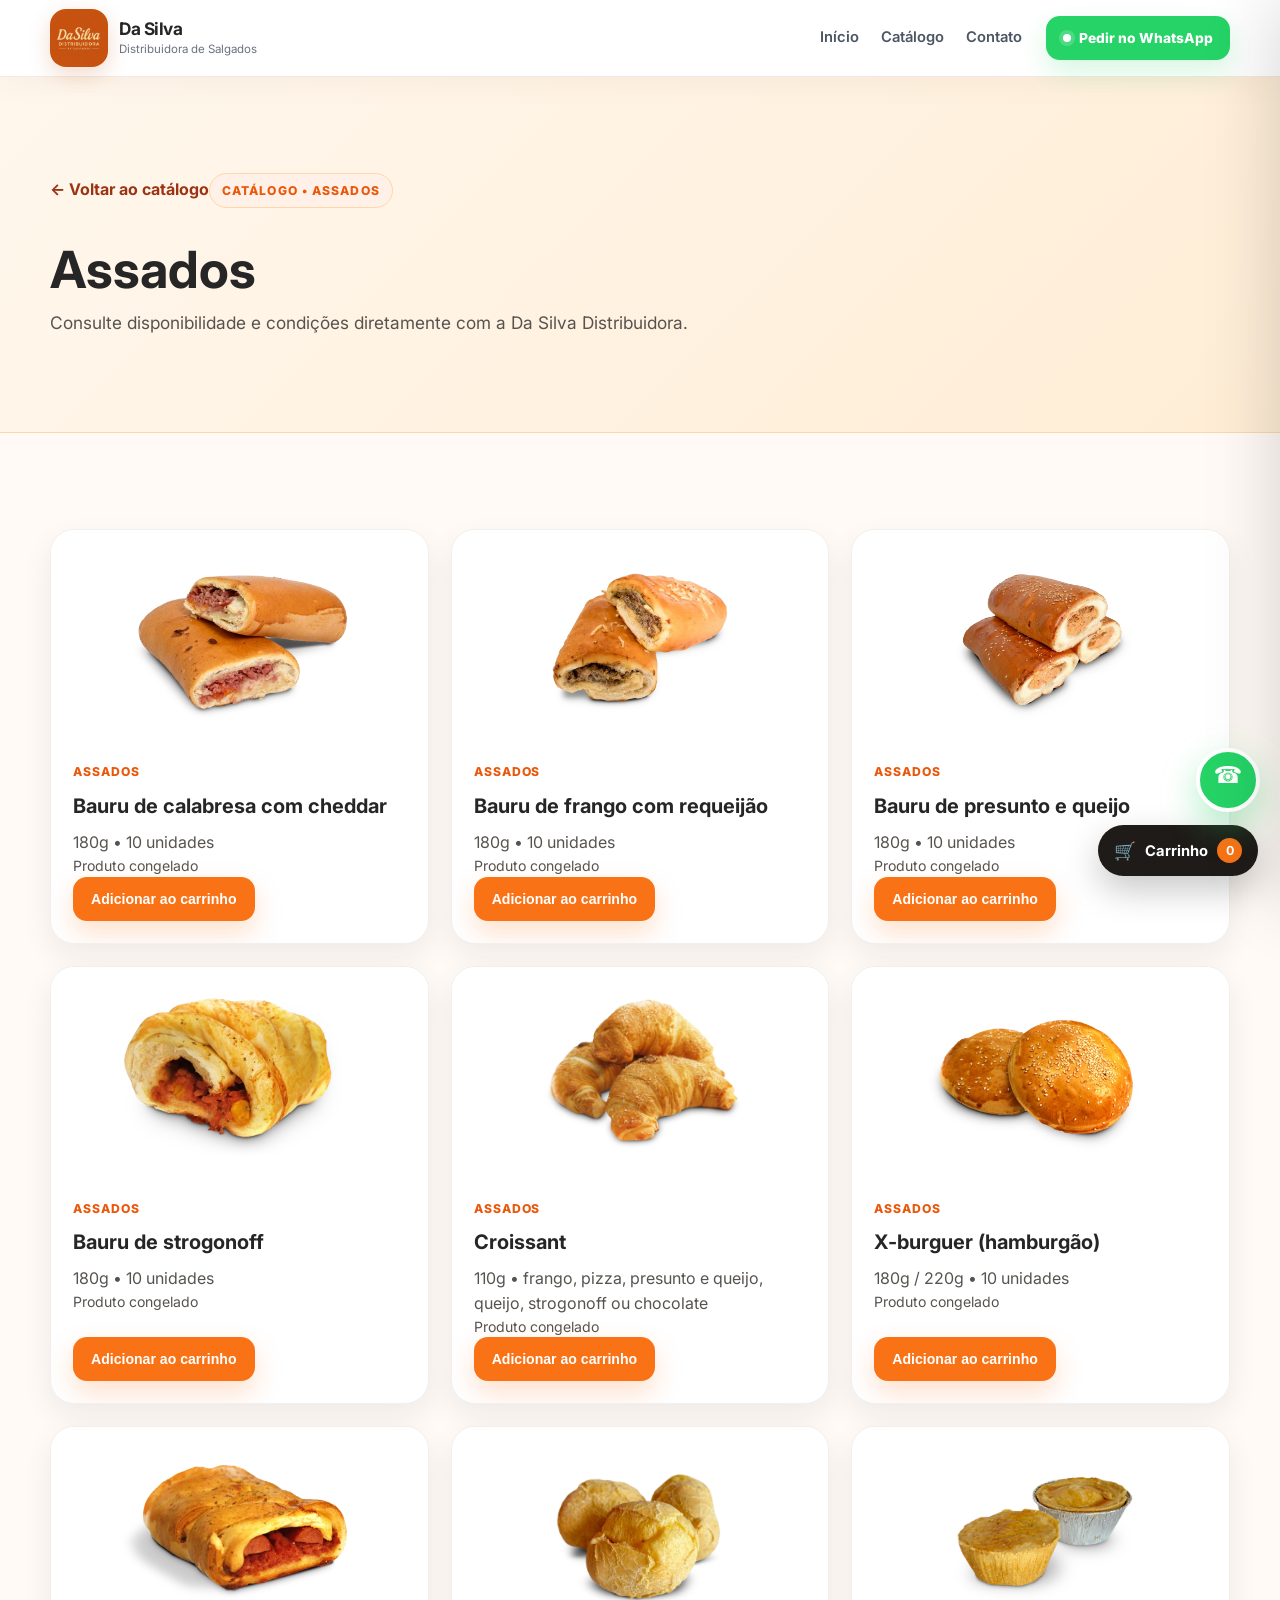
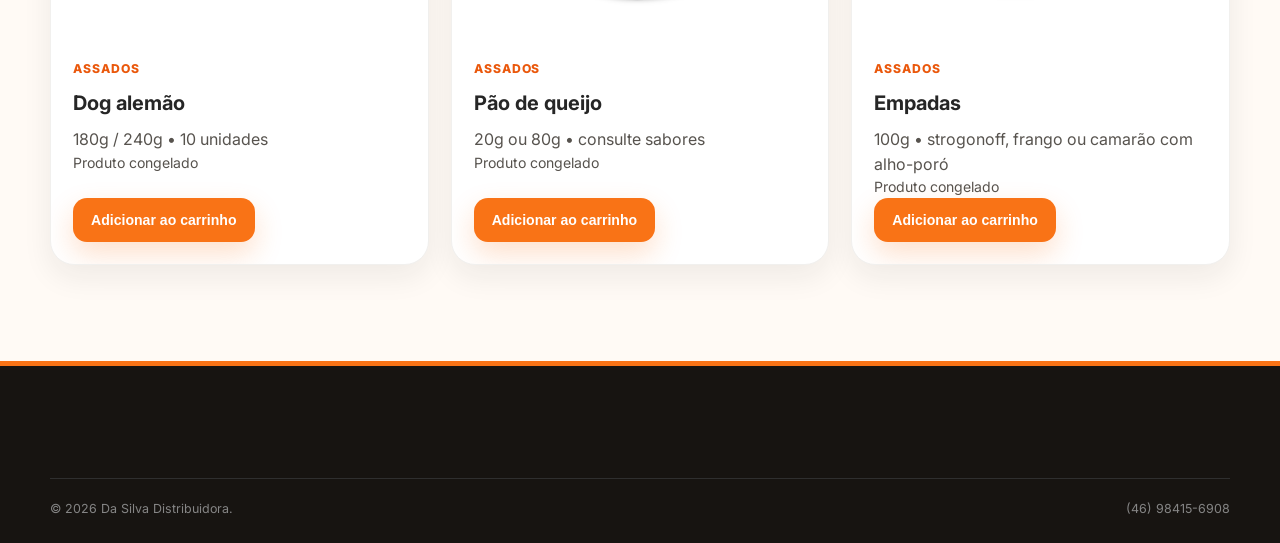
==== commit 22b9d766: "Add files via upload" ====
--- a/assados.html
+++ b/assados.html
@@ -1,3 +1,3 @@
 <!DOCTYPE html>
 
-<html lang="pt-BR"><head><meta charset="utf-8"/><meta content="width=device-width,initial-scale=1" name="viewport"/><meta content="#f97316" name="theme-color"/><title>Assados | Da Silva Distribuidora</title><link href="https://fonts.googleapis.com" rel="preconnect"/><link crossorigin="" href="https://fonts.gstatic.com" rel="preconnect"/><link href="https://fonts.googleapis.com/css2?family=Inter:wght@400;500;600;700;800&amp;display=swap" rel="stylesheet"/><link href="styles.css" rel="stylesheet"/></head><body><header class="site-header"><div class="container nav-wrap"><a class="brand" href="index.html"><img alt="Logo Da Silva Distribuidora" class="brand-logo" src="assets/logo-da-silva.png"/><span class="brand-text"><strong>Da Silva</strong><small>Distribuidora de Salgados</small></span></a><nav class="main-nav catalog-nav"><a href="index.html">Início</a><a href="catalogo.html">Catálogo</a><a href="index.html#contato">Contato</a></nav><a class="btn btn-whatsapp nav-whatsapp" data-whatsapp="" href="#">Pedir no WhatsApp</a></div></header><main><section class="catalog-hero compact section-pad"><div class="container"><a class="back-link" href="catalogo.html">← Voltar ao catálogo</a><span class="eyebrow">Catálogo • Assados</span><h1>Assados</h1><p>Consulte disponibilidade e condições diretamente com a Da Silva Distribuidora.</p></div></section><section class="section-pad"><div class="container catalog-products"><article class="catalog-product reveal"><div class="catalog-photo has-image"><img alt="Bauru de calabresa com cheddar" loading="lazy" src="assets/produtos/bauru-calabresa-cheddar.png"/></div><div class="catalog-product-body"><span class="catalog-tag">Assados</span><h2>Bauru de calabresa com cheddar</h2><p>180g • 10 unidades</p><p class="catalog-type">Produto congelado</p><button class="btn btn-primary btn-small add-cart-btn" data-cart-add="" data-details="180g • 10 unidades" data-product="Bauru de calabresa com cheddar" type="button">Adicionar ao carrinho</button></div></article><article class="catalog-product reveal"><div class="catalog-photo has-image"><img alt="Bauru de frango com requeijão" loading="lazy" src="assets/produtos/bauru-frango-requeijao.png"/></div><div class="catalog-product-body"><span class="catalog-tag">Assados</span><h2>Bauru de frango com requeijão</h2><p>180g • 10 unidades</p><p class="catalog-type">Produto congelado</p><button class="btn btn-primary btn-small add-cart-btn" data-cart-add="" data-details="180g • 10 unidades" data-product="Bauru de frango com requeijão" type="button">Adicionar ao carrinho</button></div></article><article class="catalog-product reveal"><div class="catalog-photo has-image"><img alt="Bauru de presunto e queijo" loading="lazy" src="assets/produtos/bauru-presunto-queijo.png"/></div><div class="catalog-product-body"><span class="catalog-tag">Assados</span><h2>Bauru de presunto e queijo</h2><p>180g • 10 unidades</p><p class="catalog-type">Produto congelado</p><button class="btn btn-primary btn-small add-cart-btn" data-cart-add="" data-details="180g • 10 unidades" data-product="Bauru de presunto e queijo" type="button">Adicionar ao carrinho</button></div></article><article class="catalog-product reveal"><div class="catalog-photo has-image"><img alt="Bauru de strogonoff" loading="lazy" src="assets/produtos/bauru-strogonoff.png"/></div><div class="catalog-product-body"><span class="catalog-tag">Assados</span><h2>Bauru de strogonoff</h2><p>180g • 10 unidades</p><p class="catalog-type">Produto congelado</p><button class="btn btn-primary btn-small add-cart-btn" data-cart-add="" data-details="180g • 10 unidades" data-product="Bauru de strogonoff" type="button">Adicionar ao carrinho</button></div></article><article class="catalog-product reveal"><div class="catalog-photo has-image"><img alt="Croissant" loading="lazy" src="assets/produtos/croissant.png"/></div><div class="catalog-product-body"><span class="catalog-tag">Assados</span><h2>Croissant</h2><p>110g • frango, pizza, presunto e queijo, queijo, strogonoff ou chocolate</p><p class="catalog-type">Produto congelado</p><button class="btn btn-primary btn-small add-cart-btn" data-cart-add="" data-details="110g • frango, pizza, presunto e queijo, queijo, strogonoff ou chocolate" data-product="Croissant" type="button">Adicionar ao carrinho</button></div></article><article class="catalog-product reveal"><div class="catalog-photo has-image"><img alt="X-burguer (hamburgão)" loading="lazy" src="assets/produtos/x-burguer.png"/></div><div class="catalog-product-body"><span class="catalog-tag">Assados</span><h2>X-burguer (hamburgão)</h2><p>180g / 220g • 10 unidades</p><p class="catalog-type">Produto congelado</p><button class="btn btn-primary btn-small add-cart-btn" data-cart-add="" data-details="180g / 220g • 10 unidades" data-product="X-burguer (hamburgão)" type="button">Adicionar ao carrinho</button></div></article><article class="catalog-product reveal"><div class="catalog-photo has-image"><img alt="Dog alemão" loading="lazy" src="assets/produtos/dog-alemao.png"/></div><div class="catalog-product-body"><span class="catalog-tag">Assados</span><h2>Dog alemão</h2><p>180g / 240g • 10 unidades</p><p class="catalog-type">Produto congelado</p><button class="btn btn-primary btn-small add-cart-btn" data-cart-add="" data-details="180g / 240g • 10 unidades" data-product="Dog alemão" type="button">Adicionar ao carrinho</button></div></article><article class="catalog-product reveal"><div class="catalog-photo has-image"><img alt="Pão de queijo" loading="lazy" src="assets/produtos/pao-de-queijo.png"/></div><div class="catalog-product-body"><span class="catalog-tag">Assados</span><h2>Pão de queijo</h2><p>20g ou 80g • consulte sabores</p><p class="catalog-type">Produto congelado</p><button class="btn btn-primary btn-small add-cart-btn" data-cart-add="" data-details="20g ou 80g • consulte sabores" data-product="Pão de queijo" type="button">Adicionar ao carrinho</button></div></article><article class="catalog-product reveal"><div class="catalog-photo has-image"><img alt="Empadas" loading="lazy" src="assets/produtos/empadas.png"/></div><div class="catalog-product-body"><span class="catalog-tag">Assados</span><h2>Empadas</h2><p>100g • strogonoff, frango ou camarão com alho-poró</p><p class="catalog-type">Produto congelado</p><button class="btn btn-primary btn-small add-cart-btn" data-cart-add="" data-details="100g • strogonoff, frango ou camarão com alho-poró" data-product="Empadas" type="button">Adicionar ao carrinho</button></div></article></div></section></main><footer class="site-footer"><div class="container footer-bottom"><span>© <span id="year"></span> Da Silva Distribuidora.</span><span>(46) 98415-6908</span></div></footer><a aria-label="WhatsApp" class="floating-whatsapp" data-whatsapp="" href="#">WA</a><button aria-label="Abrir carrinho" class="cart-fab" id="cartFab" type="button"><span class="cart-icon">🛒</span><span>Carrinho</span><b id="cartCount">0</b></button><div class="cart-backdrop" id="cartBackdrop"></div><aside aria-hidden="true" class="cart-drawer" id="cartDrawer"><div class="cart-head"><div><small>Seu pedido</small><h2>Carrinho</h2></div><button aria-label="Fechar" class="cart-close" id="cartClose" type="button">×</button></div><div class="cart-items" id="cartItems"></div><div class="cart-empty" id="cartEmpty"><span>🛒</span><strong>Seu carrinho está vazio</strong><p>Adicione produtos do catálogo para montar seu pedido.</p><a class="btn btn-primary" href="catalogo.html">Ver catálogo</a></div><div class="cart-footer" id="cartFooter"><div class="cart-summary"><span>Total de unidades</span><strong id="cartTotal">0</strong></div><button class="btn btn-whatsapp cart-checkout" id="cartCheckout" type="button">Enviar pedido no WhatsApp</button><button class="cart-clear" id="cartClear" type="button">Limpar carrinho</button><small>Valores e disponibilidade serão confirmados pelo atendimento.</small></div></aside><script src="script.js"></script></body></html>+<html lang="pt-BR"><head><meta charset="utf-8"/><meta content="width=device-width,initial-scale=1" name="viewport"/><meta content="#f97316" name="theme-color"/><title>Assados | Da Silva Distribuidora</title><link href="https://fonts.googleapis.com" rel="preconnect"/><link crossorigin="" href="https://fonts.gstatic.com" rel="preconnect"/><link href="https://fonts.googleapis.com/css2?family=Inter:wght@400;500;600;700;800&amp;display=swap" rel="stylesheet"/><link href="styles.css" rel="stylesheet"/></head><body><header class="site-header"><div class="container nav-wrap"><a class="brand" href="index.html"><img alt="Logo Da Silva Distribuidora" class="brand-logo" src="logo-da-silva.png"/><span class="brand-text"><strong>Da Silva</strong><small>Distribuidora de Salgados</small></span></a><nav class="main-nav catalog-nav"><a href="index.html">Início</a><a href="catalogo.html">Catálogo</a><a href="index.html#contato">Contato</a></nav><a class="btn btn-whatsapp nav-whatsapp" data-whatsapp="" href="#">Pedir no WhatsApp</a></div></header><main><section class="catalog-hero compact section-pad"><div class="container"><a class="back-link" href="catalogo.html">← Voltar ao catálogo</a><span class="eyebrow">Catálogo • Assados</span><h1>Assados</h1><p>Consulte disponibilidade e condições diretamente com a Da Silva Distribuidora.</p></div></section><section class="section-pad"><div class="container catalog-products"><article class="catalog-product reveal"><div class="catalog-photo has-image"><img alt="Bauru de calabresa com cheddar" loading="lazy" src="bauru-calabresa-cheddar.png"/></div><div class="catalog-product-body"><span class="catalog-tag">Assados</span><h2>Bauru de calabresa com cheddar</h2><p>180g • 10 unidades</p><p class="catalog-type">Produto congelado</p><button class="btn btn-primary btn-small add-cart-btn" data-cart-add="" data-details="180g • 10 unidades" data-product="Bauru de calabresa com cheddar" type="button">Adicionar ao carrinho</button></div></article><article class="catalog-product reveal"><div class="catalog-photo has-image"><img alt="Bauru de frango com requeijão" loading="lazy" src="bauru-frango-requeijao.png"/></div><div class="catalog-product-body"><span class="catalog-tag">Assados</span><h2>Bauru de frango com requeijão</h2><p>180g • 10 unidades</p><p class="catalog-type">Produto congelado</p><button class="btn btn-primary btn-small add-cart-btn" data-cart-add="" data-details="180g • 10 unidades" data-product="Bauru de frango com requeijão" type="button">Adicionar ao carrinho</button></div></article><article class="catalog-product reveal"><div class="catalog-photo has-image"><img alt="Bauru de presunto e queijo" loading="lazy" src="bauru-presunto-queijo.png"/></div><div class="catalog-product-body"><span class="catalog-tag">Assados</span><h2>Bauru de presunto e queijo</h2><p>180g • 10 unidades</p><p class="catalog-type">Produto congelado</p><button class="btn btn-primary btn-small add-cart-btn" data-cart-add="" data-details="180g • 10 unidades" data-product="Bauru de presunto e queijo" type="button">Adicionar ao carrinho</button></div></article><article class="catalog-product reveal"><div class="catalog-photo has-image"><img alt="Bauru de strogonoff" loading="lazy" src="bauru-strogonoff.png"/></div><div class="catalog-product-body"><span class="catalog-tag">Assados</span><h2>Bauru de strogonoff</h2><p>180g • 10 unidades</p><p class="catalog-type">Produto congelado</p><button class="btn btn-primary btn-small add-cart-btn" data-cart-add="" data-details="180g • 10 unidades" data-product="Bauru de strogonoff" type="button">Adicionar ao carrinho</button></div></article><article class="catalog-product reveal"><div class="catalog-photo has-image"><img alt="Croissant" loading="lazy" src="croissant.png"/></div><div class="catalog-product-body"><span class="catalog-tag">Assados</span><h2>Croissant</h2><p>110g • frango, pizza, presunto e queijo, queijo, strogonoff ou chocolate</p><p class="catalog-type">Produto congelado</p><button class="btn btn-primary btn-small add-cart-btn" data-cart-add="" data-details="110g • frango, pizza, presunto e queijo, queijo, strogonoff ou chocolate" data-product="Croissant" type="button">Adicionar ao carrinho</button></div></article><article class="catalog-product reveal"><div class="catalog-photo has-image"><img alt="X-burguer (hamburgão)" loading="lazy" src="x-burguer.png"/></div><div class="catalog-product-body"><span class="catalog-tag">Assados</span><h2>X-burguer (hamburgão)</h2><p>180g / 220g • 10 unidades</p><p class="catalog-type">Produto congelado</p><button class="btn btn-primary btn-small add-cart-btn" data-cart-add="" data-details="180g / 220g • 10 unidades" data-product="X-burguer (hamburgão)" type="button">Adicionar ao carrinho</button></div></article><article class="catalog-product reveal"><div class="catalog-photo has-image"><img alt="Dog alemão" loading="lazy" src="dog-alemao.png"/></div><div class="catalog-product-body"><span class="catalog-tag">Assados</span><h2>Dog alemão</h2><p>180g / 240g • 10 unidades</p><p class="catalog-type">Produto congelado</p><button class="btn btn-primary btn-small add-cart-btn" data-cart-add="" data-details="180g / 240g • 10 unidades" data-product="Dog alemão" type="button">Adicionar ao carrinho</button></div></article><article class="catalog-product reveal"><div class="catalog-photo has-image"><img alt="Pão de queijo" loading="lazy" src="pao-de-queijo.png"/></div><div class="catalog-product-body"><span class="catalog-tag">Assados</span><h2>Pão de queijo</h2><p>20g ou 80g • consulte sabores</p><p class="catalog-type">Produto congelado</p><button class="btn btn-primary btn-small add-cart-btn" data-cart-add="" data-details="20g ou 80g • consulte sabores" data-product="Pão de queijo" type="button">Adicionar ao carrinho</button></div></article><article class="catalog-product reveal"><div class="catalog-photo has-image"><img alt="Empadas" loading="lazy" src="empadas.png"/></div><div class="catalog-product-body"><span class="catalog-tag">Assados</span><h2>Empadas</h2><p>100g • strogonoff, frango ou camarão com alho-poró</p><p class="catalog-type">Produto congelado</p><button class="btn btn-primary btn-small add-cart-btn" data-cart-add="" data-details="100g • strogonoff, frango ou camarão com alho-poró" data-product="Empadas" type="button">Adicionar ao carrinho</button></div></article></div></section></main><footer class="site-footer"><div class="container footer-bottom"><span>© <span id="year"></span> Da Silva Distribuidora.</span><span>(46) 98415-6908</span></div></footer><a aria-label="WhatsApp" class="floating-whatsapp" data-whatsapp="" href="#">WA</a><button aria-label="Abrir carrinho" class="cart-fab" id="cartFab" type="button"><span class="cart-icon">🛒</span><span>Carrinho</span><b id="cartCount">0</b></button><div class="cart-backdrop" id="cartBackdrop"></div><aside aria-hidden="true" class="cart-drawer" id="cartDrawer"><div class="cart-head"><div><small>Seu pedido</small><h2>Carrinho</h2></div><button aria-label="Fechar" class="cart-close" id="cartClose" type="button">×</button></div><div class="cart-items" id="cartItems"></div><div class="cart-empty" id="cartEmpty"><span>🛒</span><strong>Seu carrinho está vazio</strong><p>Adicione produtos do catálogo para montar seu pedido.</p><a class="btn btn-primary" href="catalogo.html">Ver catálogo</a></div><div class="cart-footer" id="cartFooter"><div class="cart-summary"><span>Total de unidades</span><strong id="cartTotal">0</strong></div><button class="btn btn-whatsapp cart-checkout" id="cartCheckout" type="button">Enviar pedido no WhatsApp</button><button class="cart-clear" id="cartClear" type="button">Limpar carrinho</button><small>Valores e disponibilidade serão confirmados pelo atendimento.</small></div></aside><script src="script.js"></script></body></html>
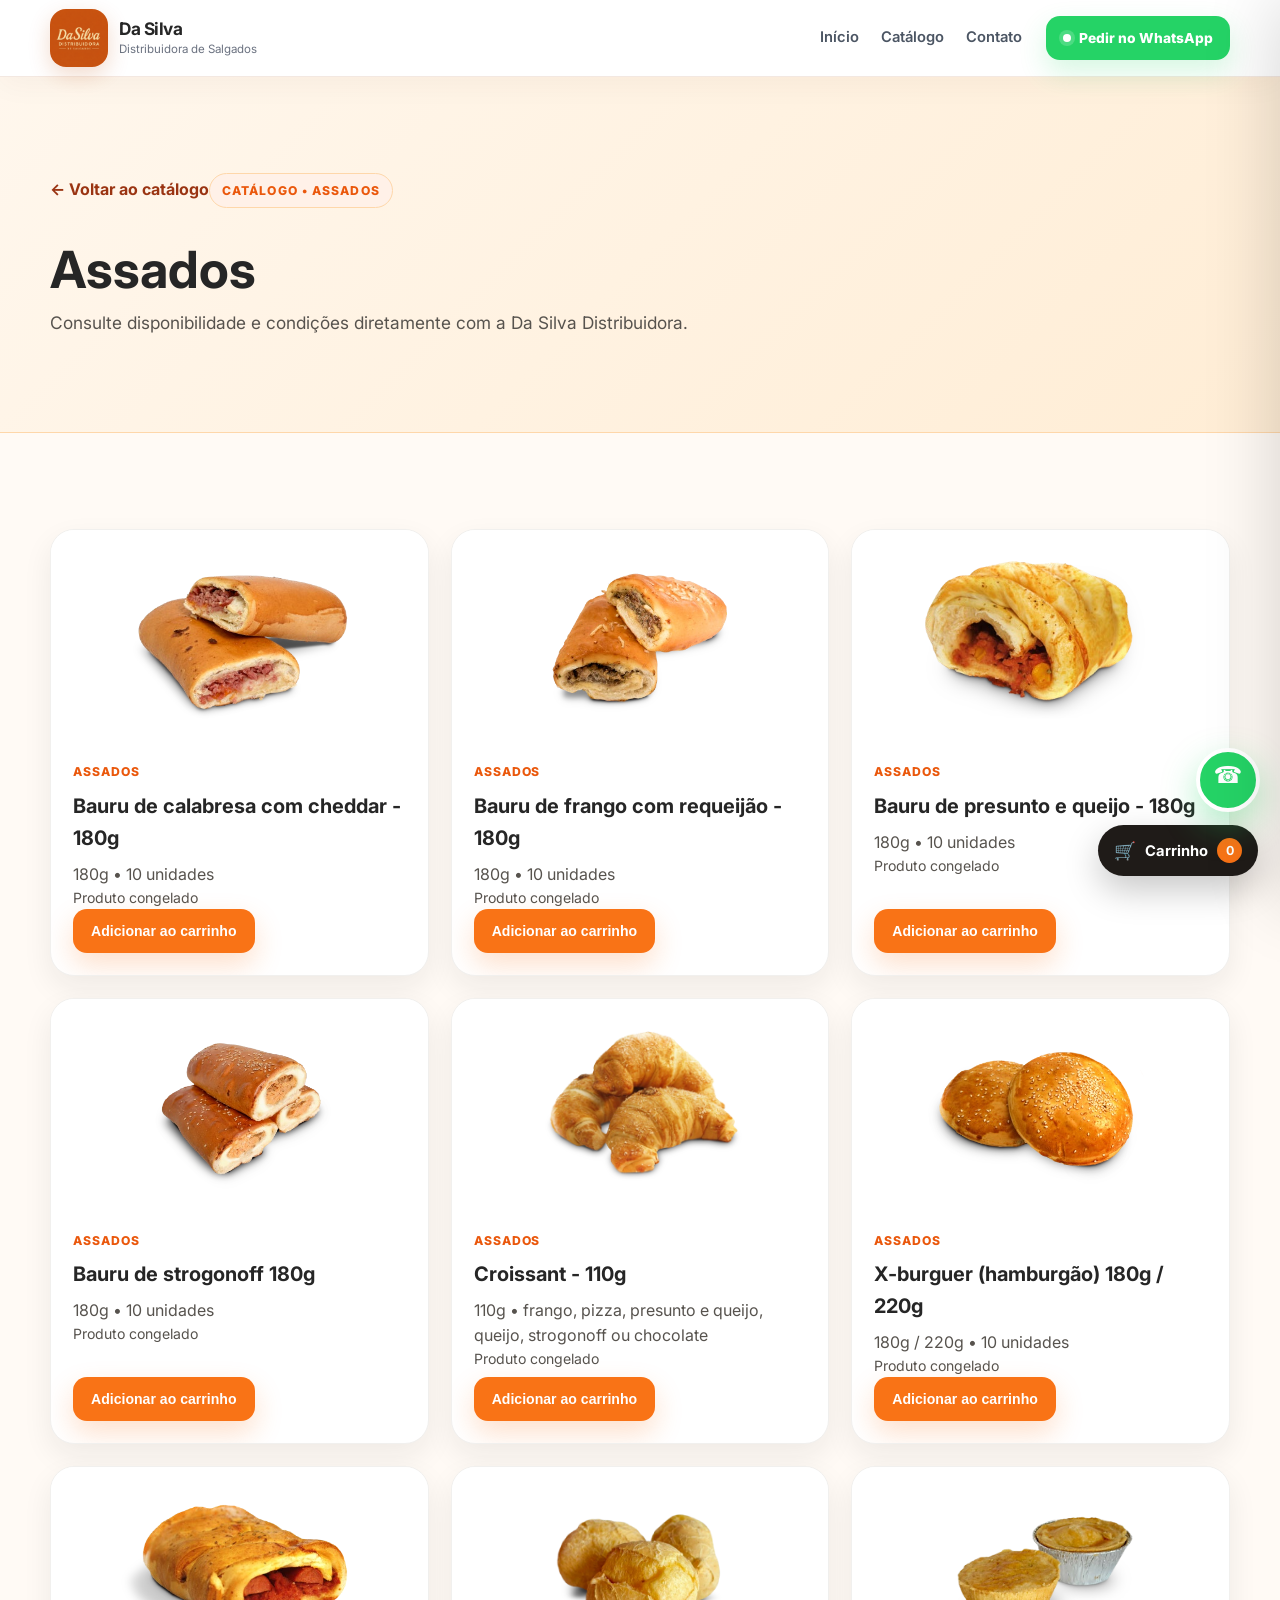
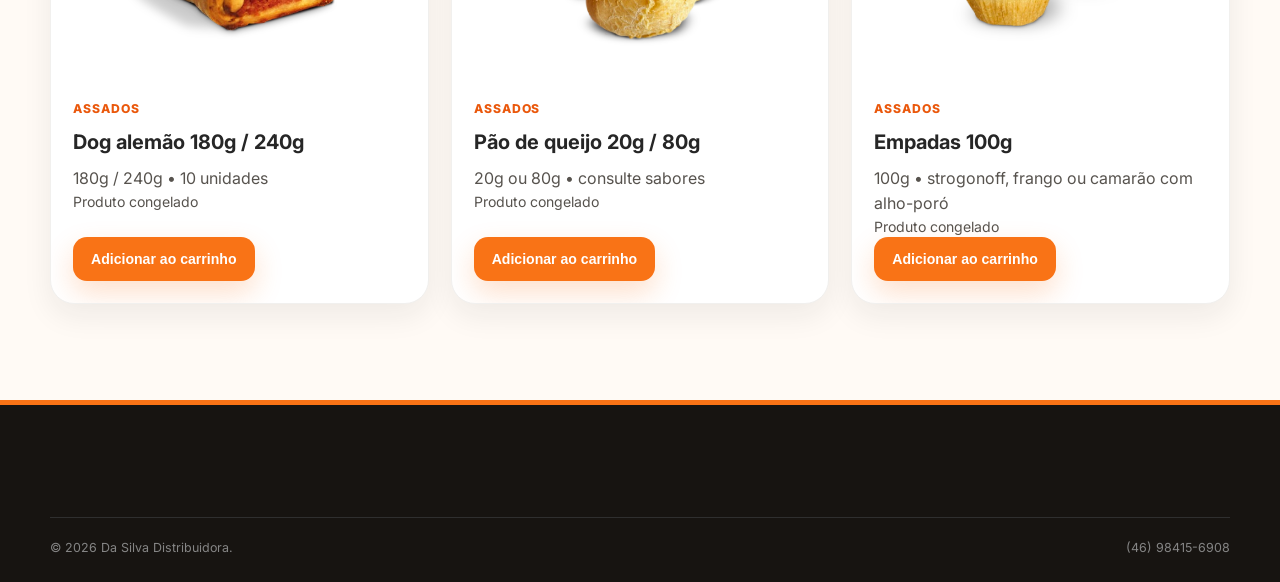
==== commit b231d16e: "Add files via upload" ====
--- a/assados.html
+++ b/assados.html
@@ -1,3 +1,3 @@
 <!DOCTYPE html>
 
-<html lang="pt-BR"><head><meta charset="utf-8"/><meta content="width=device-width,initial-scale=1" name="viewport"/><meta content="#f97316" name="theme-color"/><title>Assados | Da Silva Distribuidora</title><link href="https://fonts.googleapis.com" rel="preconnect"/><link crossorigin="" href="https://fonts.gstatic.com" rel="preconnect"/><link href="https://fonts.googleapis.com/css2?family=Inter:wght@400;500;600;700;800&amp;display=swap" rel="stylesheet"/><link href="styles.css" rel="stylesheet"/></head><body><header class="site-header"><div class="container nav-wrap"><a class="brand" href="index.html"><img alt="Logo Da Silva Distribuidora" class="brand-logo" src="logo-da-silva.png"/><span class="brand-text"><strong>Da Silva</strong><small>Distribuidora de Salgados</small></span></a><nav class="main-nav catalog-nav"><a href="index.html">Início</a><a href="catalogo.html">Catálogo</a><a href="index.html#contato">Contato</a></nav><a class="btn btn-whatsapp nav-whatsapp" data-whatsapp="" href="#">Pedir no WhatsApp</a></div></header><main><section class="catalog-hero compact section-pad"><div class="container"><a class="back-link" href="catalogo.html">← Voltar ao catálogo</a><span class="eyebrow">Catálogo • Assados</span><h1>Assados</h1><p>Consulte disponibilidade e condições diretamente com a Da Silva Distribuidora.</p></div></section><section class="section-pad"><div class="container catalog-products"><article class="catalog-product reveal"><div class="catalog-photo has-image"><img alt="Bauru de calabresa com cheddar" loading="lazy" src="bauru-calabresa-cheddar.png"/></div><div class="catalog-product-body"><span class="catalog-tag">Assados</span><h2>Bauru de calabresa com cheddar</h2><p>180g • 10 unidades</p><p class="catalog-type">Produto congelado</p><button class="btn btn-primary btn-small add-cart-btn" data-cart-add="" data-details="180g • 10 unidades" data-product="Bauru de calabresa com cheddar" type="button">Adicionar ao carrinho</button></div></article><article class="catalog-product reveal"><div class="catalog-photo has-image"><img alt="Bauru de frango com requeijão" loading="lazy" src="bauru-frango-requeijao.png"/></div><div class="catalog-product-body"><span class="catalog-tag">Assados</span><h2>Bauru de frango com requeijão</h2><p>180g • 10 unidades</p><p class="catalog-type">Produto congelado</p><button class="btn btn-primary btn-small add-cart-btn" data-cart-add="" data-details="180g • 10 unidades" data-product="Bauru de frango com requeijão" type="button">Adicionar ao carrinho</button></div></article><article class="catalog-product reveal"><div class="catalog-photo has-image"><img alt="Bauru de presunto e queijo" loading="lazy" src="bauru-presunto-queijo.png"/></div><div class="catalog-product-body"><span class="catalog-tag">Assados</span><h2>Bauru de presunto e queijo</h2><p>180g • 10 unidades</p><p class="catalog-type">Produto congelado</p><button class="btn btn-primary btn-small add-cart-btn" data-cart-add="" data-details="180g • 10 unidades" data-product="Bauru de presunto e queijo" type="button">Adicionar ao carrinho</button></div></article><article class="catalog-product reveal"><div class="catalog-photo has-image"><img alt="Bauru de strogonoff" loading="lazy" src="bauru-strogonoff.png"/></div><div class="catalog-product-body"><span class="catalog-tag">Assados</span><h2>Bauru de strogonoff</h2><p>180g • 10 unidades</p><p class="catalog-type">Produto congelado</p><button class="btn btn-primary btn-small add-cart-btn" data-cart-add="" data-details="180g • 10 unidades" data-product="Bauru de strogonoff" type="button">Adicionar ao carrinho</button></div></article><article class="catalog-product reveal"><div class="catalog-photo has-image"><img alt="Croissant" loading="lazy" src="croissant.png"/></div><div class="catalog-product-body"><span class="catalog-tag">Assados</span><h2>Croissant</h2><p>110g • frango, pizza, presunto e queijo, queijo, strogonoff ou chocolate</p><p class="catalog-type">Produto congelado</p><button class="btn btn-primary btn-small add-cart-btn" data-cart-add="" data-details="110g • frango, pizza, presunto e queijo, queijo, strogonoff ou chocolate" data-product="Croissant" type="button">Adicionar ao carrinho</button></div></article><article class="catalog-product reveal"><div class="catalog-photo has-image"><img alt="X-burguer (hamburgão)" loading="lazy" src="x-burguer.png"/></div><div class="catalog-product-body"><span class="catalog-tag">Assados</span><h2>X-burguer (hamburgão)</h2><p>180g / 220g • 10 unidades</p><p class="catalog-type">Produto congelado</p><button class="btn btn-primary btn-small add-cart-btn" data-cart-add="" data-details="180g / 220g • 10 unidades" data-product="X-burguer (hamburgão)" type="button">Adicionar ao carrinho</button></div></article><article class="catalog-product reveal"><div class="catalog-photo has-image"><img alt="Dog alemão" loading="lazy" src="dog-alemao.png"/></div><div class="catalog-product-body"><span class="catalog-tag">Assados</span><h2>Dog alemão</h2><p>180g / 240g • 10 unidades</p><p class="catalog-type">Produto congelado</p><button class="btn btn-primary btn-small add-cart-btn" data-cart-add="" data-details="180g / 240g • 10 unidades" data-product="Dog alemão" type="button">Adicionar ao carrinho</button></div></article><article class="catalog-product reveal"><div class="catalog-photo has-image"><img alt="Pão de queijo" loading="lazy" src="pao-de-queijo.png"/></div><div class="catalog-product-body"><span class="catalog-tag">Assados</span><h2>Pão de queijo</h2><p>20g ou 80g • consulte sabores</p><p class="catalog-type">Produto congelado</p><button class="btn btn-primary btn-small add-cart-btn" data-cart-add="" data-details="20g ou 80g • consulte sabores" data-product="Pão de queijo" type="button">Adicionar ao carrinho</button></div></article><article class="catalog-product reveal"><div class="catalog-photo has-image"><img alt="Empadas" loading="lazy" src="empadas.png"/></div><div class="catalog-product-body"><span class="catalog-tag">Assados</span><h2>Empadas</h2><p>100g • strogonoff, frango ou camarão com alho-poró</p><p class="catalog-type">Produto congelado</p><button class="btn btn-primary btn-small add-cart-btn" data-cart-add="" data-details="100g • strogonoff, frango ou camarão com alho-poró" data-product="Empadas" type="button">Adicionar ao carrinho</button></div></article></div></section></main><footer class="site-footer"><div class="container footer-bottom"><span>© <span id="year"></span> Da Silva Distribuidora.</span><span>(46) 98415-6908</span></div></footer><a aria-label="WhatsApp" class="floating-whatsapp" data-whatsapp="" href="#">WA</a><button aria-label="Abrir carrinho" class="cart-fab" id="cartFab" type="button"><span class="cart-icon">🛒</span><span>Carrinho</span><b id="cartCount">0</b></button><div class="cart-backdrop" id="cartBackdrop"></div><aside aria-hidden="true" class="cart-drawer" id="cartDrawer"><div class="cart-head"><div><small>Seu pedido</small><h2>Carrinho</h2></div><button aria-label="Fechar" class="cart-close" id="cartClose" type="button">×</button></div><div class="cart-items" id="cartItems"></div><div class="cart-empty" id="cartEmpty"><span>🛒</span><strong>Seu carrinho está vazio</strong><p>Adicione produtos do catálogo para montar seu pedido.</p><a class="btn btn-primary" href="catalogo.html">Ver catálogo</a></div><div class="cart-footer" id="cartFooter"><div class="cart-summary"><span>Total de unidades</span><strong id="cartTotal">0</strong></div><button class="btn btn-whatsapp cart-checkout" id="cartCheckout" type="button">Enviar pedido no WhatsApp</button><button class="cart-clear" id="cartClear" type="button">Limpar carrinho</button><small>Valores e disponibilidade serão confirmados pelo atendimento.</small></div></aside><script src="script.js"></script></body></html>+<html lang="pt-BR"><head><meta charset="utf-8"/><meta content="width=device-width,initial-scale=1" name="viewport"/><meta content="#f97316" name="theme-color"/><title>Assados | Da Silva Distribuidora</title><link href="https://fonts.googleapis.com" rel="preconnect"/><link crossorigin="" href="https://fonts.gstatic.com" rel="preconnect"/><link href="https://fonts.googleapis.com/css2?family=Inter:wght@400;500;600;700;800&amp;display=swap" rel="stylesheet"/><link href="styles.css" rel="stylesheet"/></head><body><header class="site-header"><div class="container nav-wrap"><a class="brand" href="index.html"><img alt="Logo Da Silva Distribuidora" class="brand-logo" src="logo-da-silva.png"/><span class="brand-text"><strong>Da Silva</strong><small>Distribuidora de Salgados</small></span></a><nav class="main-nav catalog-nav"><a href="index.html">Início</a><a href="catalogo.html">Catálogo</a><a href="index.html#contato">Contato</a></nav><a class="btn btn-whatsapp nav-whatsapp" data-whatsapp="" href="#">Pedir no WhatsApp</a></div></header><main><section class="catalog-hero compact section-pad"><div class="container"><a class="back-link" href="catalogo.html">← Voltar ao catálogo</a><span class="eyebrow">Catálogo • Assados</span><h1>Assados</h1><p>Consulte disponibilidade e condições diretamente com a Da Silva Distribuidora.</p></div></section><section class="section-pad"><div class="container catalog-products"><article class="catalog-product reveal"><div class="catalog-photo has-image"><img alt="Bauru de calabresa com cheddar - 180g" loading="lazy" src="bauru-calabresa-cheddar.png"/></div><div class="catalog-product-body"><span class="catalog-tag">Assados</span><h2>Bauru de calabresa com cheddar - 180g</h2><p>180g • 10 unidades</p><p class="catalog-type">Produto congelado</p><button class="btn btn-primary btn-small add-cart-btn" data-cart-add="" data-details="180g • 10 unidades" data-product="Bauru de calabresa com cheddar - 180g" type="button">Adicionar ao carrinho</button></div></article><article class="catalog-product reveal"><div class="catalog-photo has-image"><img alt="Bauru de frango com requeijão - 180g" loading="lazy" src="bauru-frango-requeijao.png"/></div><div class="catalog-product-body"><span class="catalog-tag">Assados</span><h2>Bauru de frango com requeijão - 180g</h2><p>180g • 10 unidades</p><p class="catalog-type">Produto congelado</p><button class="btn btn-primary btn-small add-cart-btn" data-cart-add="" data-details="180g • 10 unidades" data-product="Bauru de frango com requeijão - 180g" type="button">Adicionar ao carrinho</button></div></article><article class="catalog-product reveal"><div class="catalog-photo has-image"><img alt="Bauru de presunto e queijo - 180g" loading="lazy" src="bauru-strogonoff.png"/></div><div class="catalog-product-body"><span class="catalog-tag">Assados</span><h2>Bauru de presunto e queijo - 180g</h2><p>180g • 10 unidades</p><p class="catalog-type">Produto congelado</p><button class="btn btn-primary btn-small add-cart-btn" data-cart-add="" data-details="180g • 10 unidades" data-product="Bauru de presunto e queijo - 180g" type="button">Adicionar ao carrinho</button></div></article><article class="catalog-product reveal"><div class="catalog-photo has-image"><img alt="Bauru de strogonoff 180g" loading="lazy" src="bauru-presunto-queijo.png"/></div><div class="catalog-product-body"><span class="catalog-tag">Assados</span><h2>Bauru de strogonoff 180g</h2><p>180g • 10 unidades</p><p class="catalog-type">Produto congelado</p><button class="btn btn-primary btn-small add-cart-btn" data-cart-add="" data-details="180g • 10 unidades" data-product="Bauru de strogonoff 180g" type="button">Adicionar ao carrinho</button></div></article><article class="catalog-product reveal"><div class="catalog-photo has-image"><img alt="Croissant - 110g" loading="lazy" src="croissant.png"/></div><div class="catalog-product-body"><span class="catalog-tag">Assados</span><h2>Croissant - 110g</h2><p>110g • frango, pizza, presunto e queijo, queijo, strogonoff ou chocolate</p><p class="catalog-type">Produto congelado</p><button class="btn btn-primary btn-small add-cart-btn" data-cart-add="" data-details="110g • frango, pizza, presunto e queijo, queijo, strogonoff ou chocolate" data-product="Croissant - 110g" type="button">Adicionar ao carrinho</button></div></article><article class="catalog-product reveal"><div class="catalog-photo has-image"><img alt="X-burguer (hamburgão) 180g / 220g" loading="lazy" src="x-burguer.png"/></div><div class="catalog-product-body"><span class="catalog-tag">Assados</span><h2>X-burguer (hamburgão) 180g / 220g</h2><p>180g / 220g • 10 unidades</p><p class="catalog-type">Produto congelado</p><button class="btn btn-primary btn-small add-cart-btn" data-cart-add="" data-details="180g / 220g • 10 unidades" data-product="X-burguer (hamburgão) 180g / 220g" type="button">Adicionar ao carrinho</button></div></article><article class="catalog-product reveal"><div class="catalog-photo has-image"><img alt="Dog alemão 180g / 240g" loading="lazy" src="dog-alemao.png"/></div><div class="catalog-product-body"><span class="catalog-tag">Assados</span><h2>Dog alemão 180g / 240g</h2><p>180g / 240g • 10 unidades</p><p class="catalog-type">Produto congelado</p><button class="btn btn-primary btn-small add-cart-btn" data-cart-add="" data-details="180g / 240g • 10 unidades" data-product="Dog alemão 180g / 240g" type="button">Adicionar ao carrinho</button></div></article><article class="catalog-product reveal"><div class="catalog-photo has-image"><img alt="Pão de queijo 20g / 80g" loading="lazy" src="pao-de-queijo.png"/></div><div class="catalog-product-body"><span class="catalog-tag">Assados</span><h2>Pão de queijo 20g / 80g</h2><p>20g ou 80g • consulte sabores</p><p class="catalog-type">Produto congelado</p><button class="btn btn-primary btn-small add-cart-btn" data-cart-add="" data-details="20g ou 80g • consulte sabores" data-product="Pão de queijo 20g / 80g" type="button">Adicionar ao carrinho</button></div></article><article class="catalog-product reveal"><div class="catalog-photo has-image"><img alt="Empadas 100g" loading="lazy" src="empadas.png"/></div><div class="catalog-product-body"><span class="catalog-tag">Assados</span><h2>Empadas 100g</h2><p>100g • strogonoff, frango ou camarão com alho-poró</p><p class="catalog-type">Produto congelado</p><button class="btn btn-primary btn-small add-cart-btn" data-cart-add="" data-details="100g • strogonoff, frango ou camarão com alho-poró" data-product="Empadas 100g" type="button">Adicionar ao carrinho</button></div></article></div></section></main><footer class="site-footer"><div class="container footer-bottom"><span>© <span id="year"></span> Da Silva Distribuidora.</span><span>(46) 98415-6908</span></div></footer><a aria-label="WhatsApp" class="floating-whatsapp" data-whatsapp="" href="#">WA</a><button aria-label="Abrir carrinho" class="cart-fab" id="cartFab" type="button"><span class="cart-icon">🛒</span><span>Carrinho</span><b id="cartCount">0</b></button><div class="cart-backdrop" id="cartBackdrop"></div><aside aria-hidden="true" class="cart-drawer" id="cartDrawer"><div class="cart-head"><div><small>Seu pedido</small><h2>Carrinho</h2></div><button aria-label="Fechar" class="cart-close" id="cartClose" type="button">×</button></div><div class="cart-items" id="cartItems"></div><div class="cart-empty" id="cartEmpty"><span>🛒</span><strong>Seu carrinho está vazio</strong><p>Adicione produtos do catálogo para montar seu pedido.</p><a class="btn btn-primary" href="catalogo.html">Ver catálogo</a></div><div class="cart-footer" id="cartFooter"><div class="cart-summary"><span>Total de unidades</span><strong id="cartTotal">0</strong></div><button class="btn btn-whatsapp cart-checkout" id="cartCheckout" type="button">Enviar pedido no WhatsApp</button><button class="cart-clear" id="cartClear" type="button">Limpar carrinho</button><small>Valores e disponibilidade serão confirmados pelo atendimento.</small></div></aside><script src="script.js"></script></body></html>
